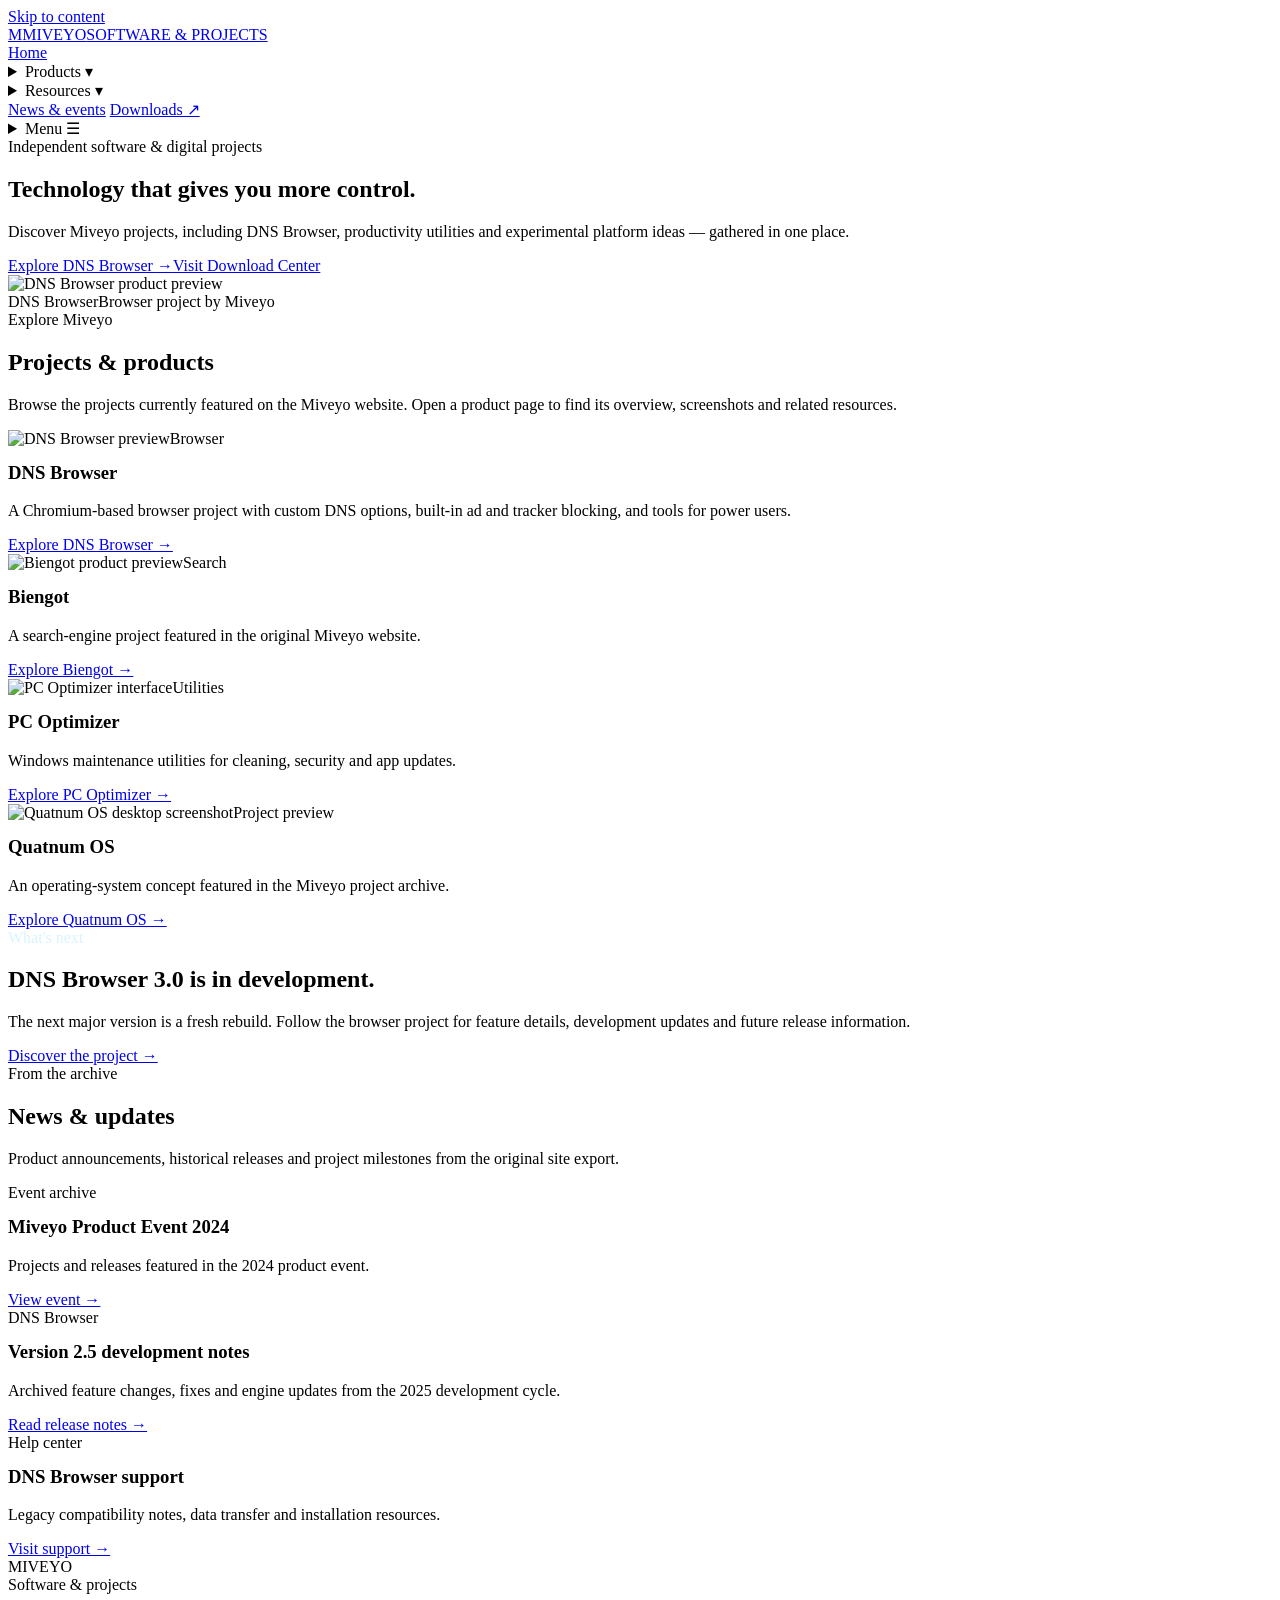
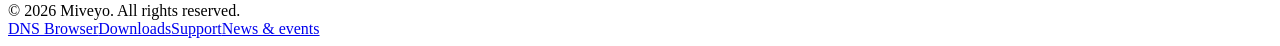
==== index.html @ b82d529d "Add files via upload" ====
<!doctype html>
<html lang="en">
<head>
<meta charset="utf-8"><meta name="viewport" content="width=device-width, initial-scale=1">
<title>Home | Miveyo</title>
<meta name="description" content="Explore Miveyo software, product releases, downloads and support.">
<meta name="theme-color" content="#ffffff">
<link rel="stylesheet" href="assets/css/site.css">
<link rel="icon" href="assets/images/dns-browser-logo.webp">
</head>
<body>

<a class="skip" href="#main">Skip to content</a>
<header class="site-header">
  <div class="container header-inner">
    <a class="brand" href="index.html" aria-label="Miveyo home">
      <span class="brand-mark">M</span><span><span class="brand-name">MIVEYO</span><span class="brand-sub">SOFTWARE & PROJECTS</span></span>
    </a>
    <nav class="nav" aria-label="Primary navigation">
      <a href="index.html" aria-current="page">Home</a>
      <details><summary>Products ▾</summary><div class="dropdown">
        <a href="dns-browser.html">DNS Browser</a><a href="biengot.html">Biengot</a><a href="pc-optimizer.html">PC Optimizer</a><a href="quatnum-os.html">Quatnum OS</a>
      </div></details>
      <details><summary>Resources ▾</summary><div class="dropdown">
        <a href="downloads.html">Download Center</a><a href="support.html">Support</a><a href="dns-browser-dev.html">DNS Browser Dev</a><a href="release-notes.html">Release notes</a>
      </div></details>
      <a href="event.html">News & events</a>
      <a class="nav-cta" href="downloads.html">Downloads ↗</a>
    </nav>
    <details class="mobile-menu">
      <summary>Menu ☰</summary>
      <div class="mobile-links">
        <a href="index.html">Home</a><a href="dns-browser.html">DNS Browser</a><a href="biengot.html">Biengot</a><a href="pc-optimizer.html">PC Optimizer</a><a href="quatnum-os.html">Quatnum OS</a><a href="downloads.html">Download Center</a><a href="support.html">Support</a><a href="event.html">News & events</a>
      </div>
    </details>
  </div>
</header>

<main id="main">

<section class="hero"><div class="container hero-grid">
  <div>
    <div class="eyebrow">Independent software & digital projects</div>
    <h1>Technology that gives you more control.</h1>
    <p class="lead">Discover Miveyo projects, including DNS Browser, productivity utilities and experimental platform ideas — gathered in one place.</p>
    <div class="hero-actions"><a class="btn" href="dns-browser.html">Explore DNS Browser <span>→</span></a><a class="btn secondary" href="downloads.html">Visit Download Center</a></div>
  </div>
  <div class="hero-art"><img src="assets/images/dns-browser-home.webp" alt="DNS Browser product preview"><div class="hero-chip">DNS Browser<span>Browser project by Miveyo</span></div></div>
</div></section>
<section class="section"><div class="container">
  <div class="section-head"><div><div class="eyebrow">Explore Miveyo</div><h2>Projects & products</h2></div><p>Browse the projects currently featured on the Miveyo website. Open a product page to find its overview, screenshots and related resources.</p></div>
  <div class="grid">
    <article class="card"><img class="card-img" src="assets/images/dns-browser-home.webp" alt="DNS Browser preview"><span class="pill">Browser</span><h3 style="margin-top:14px">DNS Browser</h3><p>A Chromium-based browser project with custom DNS options, built-in ad and tracker blocking, and tools for power users.</p><a class="card-link" href="dns-browser.html">Explore DNS Browser →</a></article>
    <article class="card"><img class="card-img" src="assets/images/biengot-product.webp" alt="Biengot product preview"><span class="pill">Search</span><h3 style="margin-top:14px">Biengot</h3><p>A search-engine project featured in the original Miveyo website.</p><a class="card-link" href="biengot.html">Explore Biengot →</a></article>
    <article class="card"><img class="card-img" src="assets/images/pc-optimizer-main.webp" alt="PC Optimizer interface"><span class="pill">Utilities</span><h3 style="margin-top:14px">PC Optimizer</h3><p>Windows maintenance utilities for cleaning, security and app updates.</p><a class="card-link" href="pc-optimizer.html">Explore PC Optimizer →</a></article>
    <article class="card"><img class="card-img" src="assets/images/quatnum-os-screen-1.webp" alt="Quatnum OS desktop screenshot"><span class="pill soon">Project preview</span><h3 style="margin-top:14px">Quatnum OS</h3><p>An operating-system concept featured in the Miveyo project archive.</p><a class="card-link" href="quatnum-os.html">Explore Quatnum OS →</a></article>
  </div>
</div></section>
<section class="section soft"><div class="container">
  <div class="feature-band"><div><div class="eyebrow" style="color:#d9f4ff">What's next</div><h2>DNS Browser 3.0 is in development.</h2><p>The next major version is a fresh rebuild. Follow the browser project for feature details, development updates and future release information.</p></div><a class="btn" href="dns-browser.html">Discover the project →</a></div>
</div></section>
<section class="section"><div class="container">
  <div class="section-head"><div><div class="eyebrow">From the archive</div><h2>News & updates</h2></div><p>Product announcements, historical releases and project milestones from the original site export.</p></div>
  <div class="grid three">
    <article class="card"><span class="pill">Event archive</span><h3 style="margin-top:14px">Miveyo Product Event 2024</h3><p>Projects and releases featured in the 2024 product event.</p><a class="card-link" href="event.html">View event →</a></article>
    <article class="card"><span class="pill">DNS Browser</span><h3 style="margin-top:14px">Version 2.5 development notes</h3><p>Archived feature changes, fixes and engine updates from the 2025 development cycle.</p><a class="card-link" href="release-notes.html">Read release notes →</a></article>
    <article class="card"><span class="pill">Help center</span><h3 style="margin-top:14px">DNS Browser support</h3><p>Legacy compatibility notes, data transfer and installation resources.</p><a class="card-link" href="support.html">Visit support →</a></article>
  </div>
</div></section>

</main>

<footer><div class="container footer-inner">
  <div><div class="footer-brand">MIVEYO</div><div class="footer-small">Software & projects</div><div class="footer-small" style="margin-top:8px">© 2026 Miveyo. All rights reserved.</div></div>
  <div class="footer-links">
    <a href="dns-browser.html">DNS Browser</a><a href="downloads.html">Downloads</a><a href="support.html">Support</a><a href="event.html">News & events</a>
    
  </div>
</div></footer>

<script src="assets/js/site.js" defer></script>
</body></html>
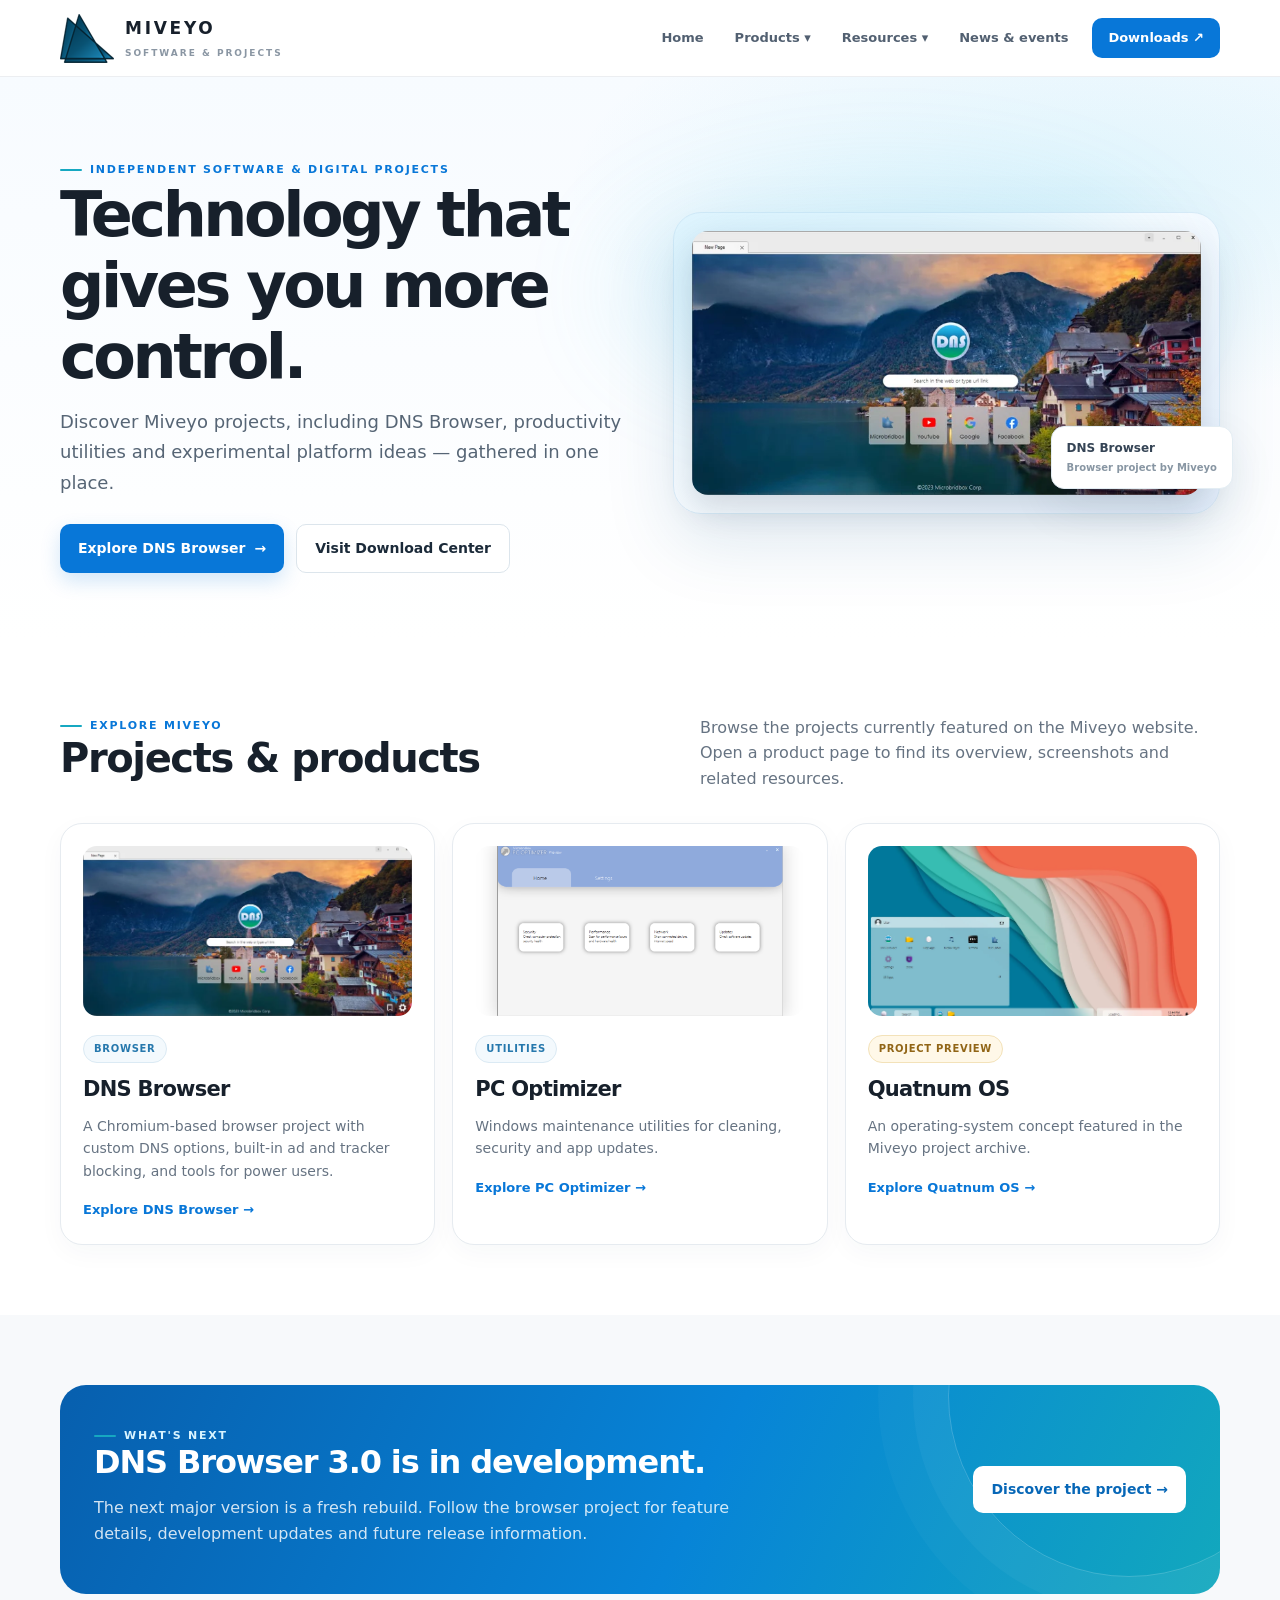
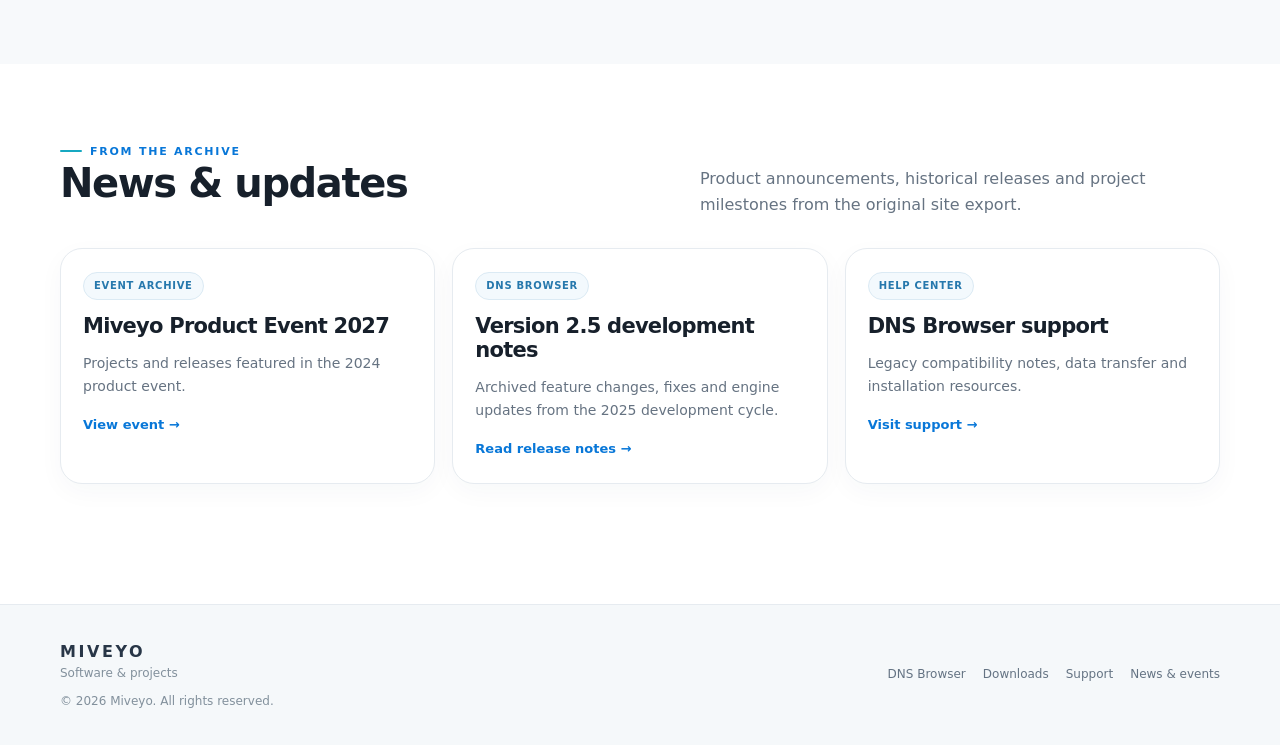
==== commit be5f9102: "updated UI" ====
--- a/index.html
+++ b/index.html
@@ -1,82 +1,149 @@
 <!doctype html>
 <html lang="en">
-<head>
-<meta charset="utf-8"><meta name="viewport" content="width=device-width, initial-scale=1">
-<title>Home | Miveyo</title>
-<meta name="description" content="Explore Miveyo software, product releases, downloads and support.">
-<meta name="theme-color" content="#ffffff">
-<link rel="stylesheet" href="assets/css/site.css">
-<link rel="icon" href="assets/images/dns-browser-logo.webp">
-</head>
-<body>
-
-<a class="skip" href="#main">Skip to content</a>
-<header class="site-header">
-  <div class="container header-inner">
-    <a class="brand" href="index.html" aria-label="Miveyo home">
-      <span class="brand-mark">M</span><span><span class="brand-name">MIVEYO</span><span class="brand-sub">SOFTWARE & PROJECTS</span></span>
-    </a>
-    <nav class="nav" aria-label="Primary navigation">
-      <a href="index.html" aria-current="page">Home</a>
-      <details><summary>Products ▾</summary><div class="dropdown">
-        <a href="dns-browser.html">DNS Browser</a><a href="biengot.html">Biengot</a><a href="pc-optimizer.html">PC Optimizer</a><a href="quatnum-os.html">Quatnum OS</a>
-      </div></details>
-      <details><summary>Resources ▾</summary><div class="dropdown">
-        <a href="downloads.html">Download Center</a><a href="support.html">Support</a><a href="dns-browser-dev.html">DNS Browser Dev</a><a href="release-notes.html">Release notes</a>
-      </div></details>
-      <a href="event.html">News & events</a>
-      <a class="nav-cta" href="downloads.html">Downloads ↗</a>
-    </nav>
-    <details class="mobile-menu">
-      <summary>Menu ☰</summary>
-      <div class="mobile-links">
-        <a href="index.html">Home</a><a href="dns-browser.html">DNS Browser</a><a href="biengot.html">Biengot</a><a href="pc-optimizer.html">PC Optimizer</a><a href="quatnum-os.html">Quatnum OS</a><a href="downloads.html">Download Center</a><a href="support.html">Support</a><a href="event.html">News & events</a>
-      </div>
-    </details>
-  </div>
-</header>
-
-<main id="main">
-
-<section class="hero"><div class="container hero-grid">
-  <div>
-    <div class="eyebrow">Independent software & digital projects</div>
-    <h1>Technology that gives you more control.</h1>
-    <p class="lead">Discover Miveyo projects, including DNS Browser, productivity utilities and experimental platform ideas — gathered in one place.</p>
-    <div class="hero-actions"><a class="btn" href="dns-browser.html">Explore DNS Browser <span>→</span></a><a class="btn secondary" href="downloads.html">Visit Download Center</a></div>
-  </div>
-  <div class="hero-art"><img src="assets/images/dns-browser-home.webp" alt="DNS Browser product preview"><div class="hero-chip">DNS Browser<span>Browser project by Miveyo</span></div></div>
-</div></section>
-<section class="section"><div class="container">
-  <div class="section-head"><div><div class="eyebrow">Explore Miveyo</div><h2>Projects & products</h2></div><p>Browse the projects currently featured on the Miveyo website. Open a product page to find its overview, screenshots and related resources.</p></div>
-  <div class="grid">
-    <article class="card"><img class="card-img" src="assets/images/dns-browser-home.webp" alt="DNS Browser preview"><span class="pill">Browser</span><h3 style="margin-top:14px">DNS Browser</h3><p>A Chromium-based browser project with custom DNS options, built-in ad and tracker blocking, and tools for power users.</p><a class="card-link" href="dns-browser.html">Explore DNS Browser →</a></article>
-    <article class="card"><img class="card-img" src="assets/images/biengot-product.webp" alt="Biengot product preview"><span class="pill">Search</span><h3 style="margin-top:14px">Biengot</h3><p>A search-engine project featured in the original Miveyo website.</p><a class="card-link" href="biengot.html">Explore Biengot →</a></article>
-    <article class="card"><img class="card-img" src="assets/images/pc-optimizer-main.webp" alt="PC Optimizer interface"><span class="pill">Utilities</span><h3 style="margin-top:14px">PC Optimizer</h3><p>Windows maintenance utilities for cleaning, security and app updates.</p><a class="card-link" href="pc-optimizer.html">Explore PC Optimizer →</a></article>
-    <article class="card"><img class="card-img" src="assets/images/quatnum-os-screen-1.webp" alt="Quatnum OS desktop screenshot"><span class="pill soon">Project preview</span><h3 style="margin-top:14px">Quatnum OS</h3><p>An operating-system concept featured in the Miveyo project archive.</p><a class="card-link" href="quatnum-os.html">Explore Quatnum OS →</a></article>
-  </div>
-</div></section>
-<section class="section soft"><div class="container">
-  <div class="feature-band"><div><div class="eyebrow" style="color:#d9f4ff">What's next</div><h2>DNS Browser 3.0 is in development.</h2><p>The next major version is a fresh rebuild. Follow the browser project for feature details, development updates and future release information.</p></div><a class="btn" href="dns-browser.html">Discover the project →</a></div>
-</div></section>
-<section class="section"><div class="container">
-  <div class="section-head"><div><div class="eyebrow">From the archive</div><h2>News & updates</h2></div><p>Product announcements, historical releases and project milestones from the original site export.</p></div>
-  <div class="grid three">
-    <article class="card"><span class="pill">Event archive</span><h3 style="margin-top:14px">Miveyo Product Event 2024</h3><p>Projects and releases featured in the 2024 product event.</p><a class="card-link" href="event.html">View event →</a></article>
-    <article class="card"><span class="pill">DNS Browser</span><h3 style="margin-top:14px">Version 2.5 development notes</h3><p>Archived feature changes, fixes and engine updates from the 2025 development cycle.</p><a class="card-link" href="release-notes.html">Read release notes →</a></article>
-    <article class="card"><span class="pill">Help center</span><h3 style="margin-top:14px">DNS Browser support</h3><p>Legacy compatibility notes, data transfer and installation resources.</p><a class="card-link" href="support.html">Visit support →</a></article>
-  </div>
-</div></section>
-
-</main>
-
-<footer><div class="container footer-inner">
-  <div><div class="footer-brand">MIVEYO</div><div class="footer-small">Software & projects</div><div class="footer-small" style="margin-top:8px">© 2026 Miveyo. All rights reserved.</div></div>
-  <div class="footer-links">
-    <a href="dns-browser.html">DNS Browser</a><a href="downloads.html">Downloads</a><a href="support.html">Support</a><a href="event.html">News & events</a>
-    
-  </div>
-</div></footer>
-
-<script src="assets/js/site.js" defer></script>
-</body></html>+    <head>
+        <meta charset="utf-8">
+        <meta name="viewport" content="width=device-width, initial-scale=1">
+        <title>Home | Miveyo</title>
+        <meta name="description" content="Explore Miveyo software, product releases, downloads and support.">
+        <meta name="theme-color" content="#ffffff">
+        <link rel="stylesheet" href="assets/css/site.css">
+        <link rel="icon" href="assets/images/dns-browser-logo.webp">
+    </head>
+    <body>
+        <a class="skip" href="#main">Skip to content</a>
+        <header class="site-header">
+            <div class="container header-inner">
+                <a class="brand" href="index.html" aria-label="Miveyo home"> <img src="assets/images/logo_notext_small.png"><span><span class="brand-name">MIVEYO</span><span class="brand-sub">SOFTWARE & PROJECTS</span></span> </a>
+                <nav class="nav" aria-label="Primary navigation">
+                    <a href="index.html" aria-current="page">Home</a>
+                    <details>
+                        <summary>Products ▾</summary>
+                        <div class="dropdown">
+                            <a href="dns-browser.html">DNS Browser</a><a href="biengot.html">Biengot</a><a href="pc-optimizer.html">PC Optimizer</a><a href="quatnum-os.html">Quatnum OS</a>
+                        </div>
+                    </details>
+                    <details>
+                        <summary>Resources ▾</summary>
+                        <div class="dropdown">
+                            <a href="downloads.html">Download Center</a><a href="support.html">Support</a><a href="dns-browser-dev.html">DNS Browser Dev</a><a href="release-notes.html">Release notes</a>
+                        </div>
+                    </details>
+                    <a href="event.html">News & events</a>
+                    <a class="nav-cta" href="downloads.html">Downloads ↗</a>
+                </nav>
+                <details class="mobile-menu">
+                    <summary>Menu ☰</summary>
+                    <div class="mobile-links">
+                        <a href="index.html">Home</a><a href="dns-browser.html">DNS Browser</a><a href="biengot.html">Biengot</a><a href="pc-optimizer.html">PC Optimizer</a><a href="quatnum-os.html">Quatnum OS</a><a href="downloads.html">Download Center</a><a href="support.html">Support</a><a href="event.html">News & events</a>
+                    </div>
+                </details>
+            </div>
+        </header>
+        <main id="main">
+            <section class="hero">
+                <div class="container hero-grid">
+                    <div>
+                        <div class="eyebrow">Independent software & digital projects</div>
+                        <h1>Technology that gives you more control.</h1>
+                        <p class="lead">Discover Miveyo projects, including DNS Browser, productivity utilities and experimental platform ideas — gathered in one place.</p>
+                        <div class="hero-actions">
+                            <a class="btn" href="dns-browser.html">Explore DNS Browser <span>→</span></a><a class="btn secondary" href="downloads.html">Visit Download Center</a>
+                        </div>
+                    </div>
+                    <div class="hero-art">
+                        <img src="assets/images/dns-browser-home.webp" alt="DNS Browser product preview">
+                        <div class="hero-chip">DNS Browser<span>Browser project by Miveyo</span>
+                        </div>
+                    </div>
+                </div>
+            </section>
+            <section class="section">
+                <div class="container">
+                    <div class="section-head">
+                        <div>
+                            <div class="eyebrow">Explore Miveyo</div>
+                            <h2>Projects & products</h2>
+                        </div>
+                        <p>Browse the projects currently featured on the Miveyo website. Open a product page to find its overview, screenshots and related resources.</p>
+                    </div>
+                    <div class="grid three">
+                        <article class="card">
+                            <img class="card-img" src="assets/images/dns-browser-home.webp" alt="DNS Browser preview"><span class="pill">Browser</span>
+                            <h3 style="margin-top:14px">DNS Browser</h3>
+                            <p>A Chromium-based browser project with custom DNS options, built-in ad and tracker blocking, and tools for power users.</p>
+                            <a class="card-link" href="dns-browser.html">Explore DNS Browser →</a>
+                        </article>
+                        <article class="card" style="grid-area:1 / 2 / 2 / 3;">
+                            <img class="card-img" alt="PC Optimizer interface" data-pg-alt-review="image" src="assets/images/pc%20optimizer%20ui.png"><span class="pill">Utilities</span>
+                            <h3 style="margin-top:14px">PC Optimizer</h3>
+                            <p>Windows maintenance utilities for cleaning, security and app updates.</p>
+                            <a class="card-link" href="pc-optimizer.html">Explore PC Optimizer →</a>
+                        </article>
+                        <article class="card" style="grid-area:1 / 3 / 2 / 4;">
+                            <img class="card-img" src="assets/images/quatnum-os-screen-1.webp" alt="Quatnum OS desktop screenshot"><span class="pill soon">Project preview</span>
+                            <h3 style="margin-top:14px">Quatnum OS</h3>
+                            <p>An operating-system concept featured in the Miveyo project archive.</p>
+                            <a class="card-link" href="quatnum-os.html">Explore Quatnum OS →</a>
+                        </article>
+                    </div>
+                </div>
+            </section>
+            <section class="section soft">
+                <div class="container">
+                    <div class="feature-band">
+                        <div>
+                            <div class="eyebrow" style="color:#d9f4ff">What's next</div>
+                            <h2>DNS Browser 3.0 is in development.</h2>
+                            <p>The next major version is a fresh rebuild. Follow the browser project for feature details, development updates and future release information.</p>
+                        </div>
+                        <a class="btn" href="dns-browser.html">Discover the project →</a>
+                    </div>
+                </div>
+            </section>
+            <section class="section">
+                <div class="container">
+                    <div class="section-head">
+                        <div>
+                            <div class="eyebrow">From the archive</div>
+                            <h2>News & updates</h2>
+                        </div>
+                        <p>Product announcements, historical releases and project milestones from the original site export.</p>
+                    </div>
+                    <div class="grid three">
+                        <article class="card">
+                            <span class="pill">Event archive</span>
+                            <h3 style="margin-top:14px">Miveyo Product Event 2027</h3>
+                            <p>Projects and releases featured in the 2024 product event.</p>
+                            <a class="card-link" href="event.html">View event →</a>
+                        </article>
+                        <article class="card" style="grid-area:1 / 2 / 2 / 3;">
+                            <span class="pill">DNS Browser</span>
+                            <h3 style="margin-top:14px">Version 2.5 development notes</h3>
+                            <p>Archived feature changes, fixes and engine updates from the 2025 development cycle.</p>
+                            <a class="card-link" href="release-notes.html">Read release notes →</a>
+                        </article>
+                        <article class="card" style="grid-area:1 / 3 / 2 / 4;">
+                            <span class="pill">Help center</span>
+                            <h3 style="margin-top:14px">DNS Browser support</h3>
+                            <p>Legacy compatibility notes, data transfer and installation resources.</p>
+                            <a class="card-link" href="support.html">Visit support &rarr;</a>
+                        </article>
+                    </div>
+                </div>
+            </section>
+        </main>
+        <footer>
+            <div class="container footer-inner">
+                <div>
+                    <div class="footer-brand">MIVEYO</div>
+                    <div class="footer-small">Software & projects</div>
+                    <div class="footer-small" style="margin-top:8px">© 2026 Miveyo. All rights reserved.</div>
+                </div>
+                <div class="footer-links">
+                    <a href="dns-browser.html">DNS Browser</a><a href="downloads.html">Downloads</a><a href="support.html">Support</a><a href="event.html">News & events</a>
+                </div>
+            </div>
+        </footer>
+        <script src="assets/js/site.js" defer></script>
+    </body>
+</html>
--- a/assets/css/site.css
+++ b/assets/css/site.css
@@ -0,0 +1,815 @@
+:root {
+    --ink: #17202b;
+    --muted: #667382;
+    --line: #e6ebf0;
+    --blue: #0877d8;
+    --blue2: #35baf4;
+    --teal: #11a8a0;
+    --bg: #f7f9fb;
+    --card: #fff;
+    --shadow: 0 18px 48px rgba(20,46,75,.08);
+    --radius: 22px;
+}
+
+* {
+    box-sizing: border-box;
+}
+
+html {
+    scroll-behavior: smooth;
+}
+
+body {
+    margin: 0;
+    background: #fff;
+    color: var(--ink);
+    font-family: Inter,"Segoe UI",system-ui,-apple-system,BlinkMacSystemFont,Arial,sans-serif;
+    line-height: 1.6;
+    -webkit-font-smoothing: antialiased;
+}
+
+a {
+    color: var(--blue);
+    text-decoration: none;
+}
+
+a:hover {
+    text-decoration: underline;
+}
+
+img {
+    max-width: 100%;
+    display: block;
+}
+
+.container {
+    width: min(1160px,calc(100% - 44px));
+    margin-inline: auto;
+}
+
+.skip {
+    position: absolute;
+    left: -9999px;
+    top: auto;
+}
+
+.skip:focus {
+    left: 16px;
+    top: 12px;
+    background: #fff;
+    padding: 10px 14px;
+    z-index: 1000;
+    border: 1px solid var(--line);
+    border-radius: 10px;
+}
+
+.site-header {
+    position: sticky;
+    top: 0;
+    z-index: 50;
+    background: rgba(255,255,255,.9);
+    backdrop-filter: blur(18px);
+    border-bottom: 1px solid rgba(20,46,75,.08);
+}
+
+.header-inner {
+    height: 76px;
+    display: flex;
+    align-items: center;
+    justify-content: space-between;
+    gap: 24px;
+}
+
+.brand {
+    display: inline-flex;
+    align-items: center;
+    gap: 11px;
+    color: var(--ink);
+    text-decoration: none;
+    flex-shrink: 0;
+}
+
+.brand:hover {
+    text-decoration: none;
+}
+
+.brand-mark {
+    width: 36px;
+    height: 36px;
+    border-radius: 12px;
+    background: linear-gradient(145deg,#0877d8,#25b7da 65%,#16aa91);
+    display: grid;
+    place-items: center;
+    color: #fff;
+    font-weight: 800;
+    font-size: 17px;
+    box-shadow: 0 6px 16px rgba(8,119,216,.2);
+}
+
+.brand-name {
+    font-weight: 800;
+    letter-spacing: .16em;
+    font-size: 17px;
+    line-height: 1;
+}
+
+.brand-sub {
+    display: block;
+    color: #8a96a3;
+    font-size: 9px;
+    letter-spacing: .22em;
+    font-weight: 700;
+    margin-top: 5px;
+}
+
+.nav {
+    display: flex;
+    align-items: center;
+    gap: 5px;
+}
+
+.nav>a,
+.nav details>summary {
+    font-size: 13px;
+    font-weight: 600;
+    color: #526071;
+    padding: 10px 13px;
+    border-radius: 10px;
+    cursor: pointer;
+    list-style: none;
+}
+
+.nav details>summary::-webkit-details-marker {
+    display: none;
+}
+
+.nav>a:hover,
+.nav details>summary:hover {
+    background: #f2f7fb;
+    color: var(--blue);
+    text-decoration: none;
+}
+
+.nav .nav-cta {
+    background: #0877d8;
+    color: #fff;
+    padding: 10px 16px;
+    margin-left: 6px;
+}
+
+.nav .nav-cta:hover {
+    background: #0668bd;
+    color: #fff;
+}
+
+.nav details {
+    position: relative;
+}
+
+.dropdown {
+    position: absolute;
+    top: calc(100% + 8px);
+    left: 0;
+    min-width: 220px;
+    padding: 8px;
+    background: white;
+    border: 1px solid var(--line);
+    border-radius: 14px;
+    box-shadow: var(--shadow);
+    display: grid;
+    gap: 2px;
+}
+
+.dropdown a {
+    padding: 9px 11px;
+    border-radius: 8px;
+    font-size: 13px;
+    color: #465565;
+}
+
+.dropdown a:hover {
+    background: #f2f7fb;
+    text-decoration: none;
+    color: var(--blue);
+}
+
+.mobile-menu {
+    display: none;
+}
+
+main {
+    min-height: 68vh;
+}
+
+.hero {
+    padding: 76px 0 66px;
+    background: radial-gradient(ellipse at 85% 20%,rgba(41,190,232,.12),transparent 34%),linear-gradient(180deg,#f7fbff 0%,#fff 100%);
+    overflow: hidden;
+}
+
+.hero-grid {
+    display: grid;
+    grid-template-columns: 1.02fr .98fr;
+    align-items: center;
+    gap: 44px;
+}
+
+.eyebrow {
+    display: inline-flex;
+    align-items: center;
+    gap: 8px;
+    color: #0877d8;
+    font-size: 11px;
+    letter-spacing: .16em;
+    text-transform: uppercase;
+    font-weight: 800;
+}
+
+.eyebrow:before {
+    content: "";
+    width: 22px;
+    height: 2px;
+    background: #16a8c1;
+    border-radius: 99px;
+}
+
+h1,
+h2,
+h3,
+h4 {
+    line-height: 1.15;
+    letter-spacing: -.035em;
+    margin: 0 0 14px;
+}
+
+h1 {
+    font-size: clamp(38px,5vw,62px);
+    font-weight: 750;
+    letter-spacing: -.055em;
+}
+
+h2 {
+    font-size: clamp(28px,3.2vw,40px);
+    font-weight: 740;
+}
+
+h3 {
+    font-size: 21px;
+    font-weight: 700;
+}
+
+p {
+    margin: 0 0 14px;
+}
+
+.lead {
+    font-size: 18px;
+    color: #566575;
+    max-width: 610px;
+    line-height: 1.7;
+}
+
+.hero-actions {
+    display: flex;
+    gap: 12px;
+    flex-wrap: wrap;
+    margin-top: 26px;
+}
+
+.btn {
+    display: inline-flex;
+    align-items: center;
+    justify-content: center;
+    gap: 9px;
+    border-radius: 10px;
+    padding: 12px 18px;
+    background: #0877d8;
+    color: #fff;
+    font-size: 14px;
+    font-weight: 700;
+    box-shadow: 0 8px 20px rgba(8,119,216,.18);
+    transition: transform .2s,box-shadow .2s;
+}
+
+.btn:hover {
+    transform: translateY(-2px);
+    box-shadow: 0 12px 24px rgba(8,119,216,.22);
+    text-decoration: none;
+    color: white;
+}
+
+.btn.secondary {
+    background: #fff;
+    color: #1b2a39;
+    border: 1px solid #dce5ec;
+    box-shadow: none;
+}
+
+.btn.secondary:hover {
+    background: #f6f9fc;
+    color: #0877d8;
+}
+
+.hero-art {
+    position: relative;
+    padding: 18px;
+    border-radius: 28px;
+    background: linear-gradient(145deg,#e8f7ff,#f6fbff 48%,#e7f2ff);
+    border: 1px solid #d7eaf7;
+    box-shadow: 0 28px 70px rgba(14,84,139,.13);
+}
+
+.hero-art:before {
+    content: "";
+    position: absolute;
+    inset: -25px 12% 40% -10%;
+    border-radius: 50%;
+    background: #55c9ed;
+    filter: blur(55px);
+    opacity: .17;
+    z-index: 0;
+}
+
+.hero-art img {
+    position: relative;
+    z-index: 1;
+    width: 100%;
+    border-radius: 16px;
+    box-shadow: 0 14px 32px rgba(10,36,62,.16);
+}
+
+.hero-chip {
+    position: absolute;
+    z-index: 2;
+    right: -14px;
+    bottom: 24px;
+    background: #fff;
+    border: 1px solid #e3edf3;
+    box-shadow: var(--shadow);
+    border-radius: 13px;
+    padding: 12px 15px;
+    font-size: 12px;
+    font-weight: 700;
+    color: #354455;
+}
+
+.hero-chip span {
+    display: block;
+    color: #8896a3;
+    font-size: 10px;
+    font-weight: 600;
+    margin-top: 2px;
+}
+
+.section {
+    padding: 70px 0;
+}
+
+.section.soft {
+    background: var(--bg);
+}
+
+.section-head {
+    display: flex;
+    justify-content: space-between;
+    align-items: end;
+    gap: 22px;
+    margin-bottom: 28px;
+}
+
+.section-head p {
+    color: var(--muted);
+    max-width: 520px;
+    margin-bottom: 3px;
+}
+
+.grid {
+    display: grid;
+    grid-template-columns: repeat(4,1fr);
+    gap: 17px;
+}
+
+.grid.two {
+    grid-template-columns: repeat(2,1fr);
+}
+
+.grid.three {
+    grid-template-columns: repeat(3,1fr);
+}
+
+.card {
+    background: #fff;
+    border: 1px solid var(--line);
+    border-radius: var(--radius);
+    padding: 22px;
+    box-shadow: 0 8px 26px rgba(20,46,75,.035);
+    transition: transform .2s,box-shadow .2s;
+    grid-area: auto / 1 / auto / 2;
+}
+
+.card:hover {
+    transform: translateY(-3px);
+    box-shadow: var(--shadow);
+}
+
+.card p {
+    color: var(--muted);
+    font-size: 14px;
+}
+
+.card .card-link {
+    font-weight: 700;
+    font-size: 13px;
+}
+
+.card-img {
+    width: 100%;
+    height: 170px;
+    object-fit: cover;
+    border-radius: 14px;
+    margin-bottom: 18px;
+    background: #edf5fa;
+    background-color: #ffffff;
+}
+
+.card-icon {
+    width: 48px;
+    height: 48px;
+    display: grid;
+    place-items: center;
+    background: #eaf6fd;
+    color: #0877d8;
+    border-radius: 15px;
+    font-size: 22px;
+    margin-bottom: 16px;
+}
+
+.pill {
+    display: inline-flex;
+    align-items: center;
+    border: 1px solid #dbeaf4;
+    background: #f3f9fd;
+    color: #2678ad;
+    border-radius: 999px;
+    padding: 5px 10px;
+    font-size: 10px;
+    letter-spacing: .07em;
+    text-transform: uppercase;
+    font-weight: 800;
+}
+
+.pill.soon {
+    background: #fff8e8;
+    border-color: #f3e2b9;
+    color: #916516;
+}
+
+.feature-band {
+    background: linear-gradient(115deg,#075fae,#0784d7 55%,#12a8bd);
+    color: #fff;
+    border-radius: 26px;
+    padding: 34px;
+    display: grid;
+    grid-template-columns: 1fr auto;
+    align-items: center;
+    gap: 30px;
+    overflow: hidden;
+    position: relative;
+}
+
+.feature-band:after {
+    content: "";
+    position: absolute;
+    width: 360px;
+    height: 360px;
+    border: 1px solid rgba(255,255,255,.2);
+    border-radius: 50%;
+    right: -90px;
+    top: -170px;
+    box-shadow: 0 0 0 35px rgba(255,255,255,.035),0 0 0 70px rgba(255,255,255,.025);
+}
+
+.feature-band h2 {
+    font-size: 32px;
+    max-width: 660px;
+}
+
+.feature-band p {
+    color: rgba(255,255,255,.82);
+    max-width: 660px;
+}
+
+.feature-band .btn {
+    background: #fff;
+    color: #0767b7;
+    box-shadow: none;
+    position: relative;
+    z-index: 1;
+    white-space: nowrap;
+}
+
+.page-hero {
+    padding: 62px 0 42px;
+    background: linear-gradient(180deg,#f4faff,#fff);
+}
+
+.page-hero h1 {
+    font-size: clamp(34px,4vw,52px);
+}
+
+.page-hero p {
+    font-size: 17px;
+    color: var(--muted);
+    max-width: 720px;
+}
+
+.breadcrumb {
+    font-size: 12px;
+    color: #8b98a5;
+    margin-bottom: 18px;
+}
+
+.breadcrumb a {
+    color: #657586;
+}
+
+.prose {
+    max-width: 850px;
+}
+
+.prose p,
+.prose li {
+    color: #536273;
+    line-height: 1.8;
+}
+
+.prose ul,
+.prose ol {
+    padding-left: 22px;
+    margin: 10px 0 22px;
+}
+
+.prose li {
+    margin: 7px 0;
+}
+
+.prose h2 {
+    margin-top: 34px;
+}
+
+.prose h3 {
+    margin-top: 24px;
+}
+
+.callout {
+    padding: 18px 20px;
+    border-left: 3px solid #0a82d1;
+    background: #f3f9fd;
+    border-radius: 0 14px 14px 0;
+    margin: 20px 0;
+    color: #526273;
+}
+
+.notice {
+    padding: 18px;
+    border-radius: 16px;
+    border: 1px solid #f0dfb8;
+    background: #fffaf0;
+    color: #70521c;
+    margin: 18px 0;
+}
+
+.screenshot-grid {
+    display: grid;
+    grid-template-columns: repeat(2,1fr);
+    gap: 16px;
+    margin-top: 22px;
+}
+
+.screenshot-grid img {
+    width: 100%;
+    border: 1px solid var(--line);
+    border-radius: 16px;
+    background: #f5f8fa;
+}
+
+.gallery-caption {
+    font-size: 12px;
+    color: #85919c;
+    margin-top: 7px;
+}
+
+.download-row {
+    display: flex;
+    align-items: center;
+    justify-content: space-between;
+    gap: 18px;
+    padding: 18px 0;
+    border-bottom: 1px solid var(--line);
+}
+
+.download-row:last-child {
+    border-bottom: 0;
+}
+
+.download-row p {
+    font-size: 13px;
+    color: var(--muted);
+    margin: 3px 0 0;
+}
+
+.download-row h3 {
+    font-size: 16px;
+    margin: 0;
+}
+
+.video {
+    position: relative;
+    padding-bottom: 56.25%;
+    height: 0;
+    overflow: hidden;
+    border-radius: 18px;
+    background: #0e2437;
+    box-shadow: var(--shadow);
+    margin: 20px 0;
+}
+
+.video iframe {
+    position: absolute;
+    inset: 0;
+    width: 100%;
+    height: 100%;
+    border: 0;
+}
+
+footer {
+    background: #f5f8fa;
+    border-top: 1px solid var(--line);
+    padding: 34px 0;
+    margin-top: 50px;
+}
+
+.footer-inner {
+    display: flex;
+    justify-content: space-between;
+    gap: 30px;
+    align-items: center;
+}
+
+.footer-brand {
+    font-weight: 800;
+    letter-spacing: .16em;
+    color: #283647;
+}
+
+.footer-small {
+    color: #82909c;
+    font-size: 12px;
+}
+
+.footer-links {
+    display: flex;
+    gap: 17px;
+    flex-wrap: wrap;
+    font-size: 12px;
+}
+
+.footer-links a {
+    color: #647383;
+}
+
+@media (max-width:900px){
+    .grid {
+        grid-template-columns: repeat(2,1fr);
+    }
+
+    .grid.three {
+        grid-template-columns: repeat(2,1fr);
+    }
+
+    .hero-grid {
+        grid-template-columns: 1fr;
+        gap: 34px;
+    }
+
+    .hero-art {
+        max-width: 720px;
+    }
+
+    .nav {
+        gap: 0;
+    }
+
+    .nav>a,
+    .nav details>summary {
+        padding: 9px 8px;
+        font-size: 12px;
+    }
+}
+
+@media (max-width:650px){
+    .container {
+        width: min(100% - 32px,1160px);
+    }
+
+    .header-inner {
+        height: 68px;
+    }
+
+    .nav {
+        display: none;
+    }
+
+    .mobile-menu {
+        display: block;
+    }
+
+    .mobile-menu summary {
+        cursor: pointer;
+        list-style: none;
+        border: 1px solid var(--line);
+        padding: 8px 12px;
+        border-radius: 10px;
+        font-size: 13px;
+        font-weight: 700;
+    }
+
+    .mobile-menu summary::-webkit-details-marker {
+        display: none;
+    }
+
+    .mobile-menu .mobile-links {
+        position: absolute;
+        top: 62px;
+        right: 16px;
+        left: 16px;
+        background: #fff;
+        border: 1px solid var(--line);
+        border-radius: 14px;
+        padding: 12px;
+        box-shadow: var(--shadow);
+        display: grid;
+        gap: 4px;
+    }
+
+    .mobile-links a {
+        padding: 10px;
+        border-radius: 8px;
+        color: #445566;
+        font-size: 14px;
+    }
+
+    .mobile-links a:hover {
+        background: #f3f8fc;
+        text-decoration: none;
+    }
+
+    .hero {
+        padding: 52px 0 42px;
+    }
+
+    .hero-grid {
+        gap: 26px;
+    }
+
+    .lead {
+        font-size: 16px;
+    }
+
+    .section {
+        padding: 52px 0;
+    }
+
+    .grid,
+    .grid.three,
+    .grid.two {
+        grid-template-columns: 1fr;
+    }
+
+    .section-head {
+        display: block;
+    }
+
+    .feature-band {
+        grid-template-columns: 1fr;
+        padding: 25px;
+    }
+
+    .feature-band h2 {
+        font-size: 27px;
+    }
+
+    .screenshot-grid {
+        grid-template-columns: 1fr;
+    }
+
+    .download-row {
+        align-items: flex-start;
+        flex-direction: column;
+    }
+
+    .footer-inner {
+        align-items: flex-start;
+        flex-direction: column;
+    }
+}
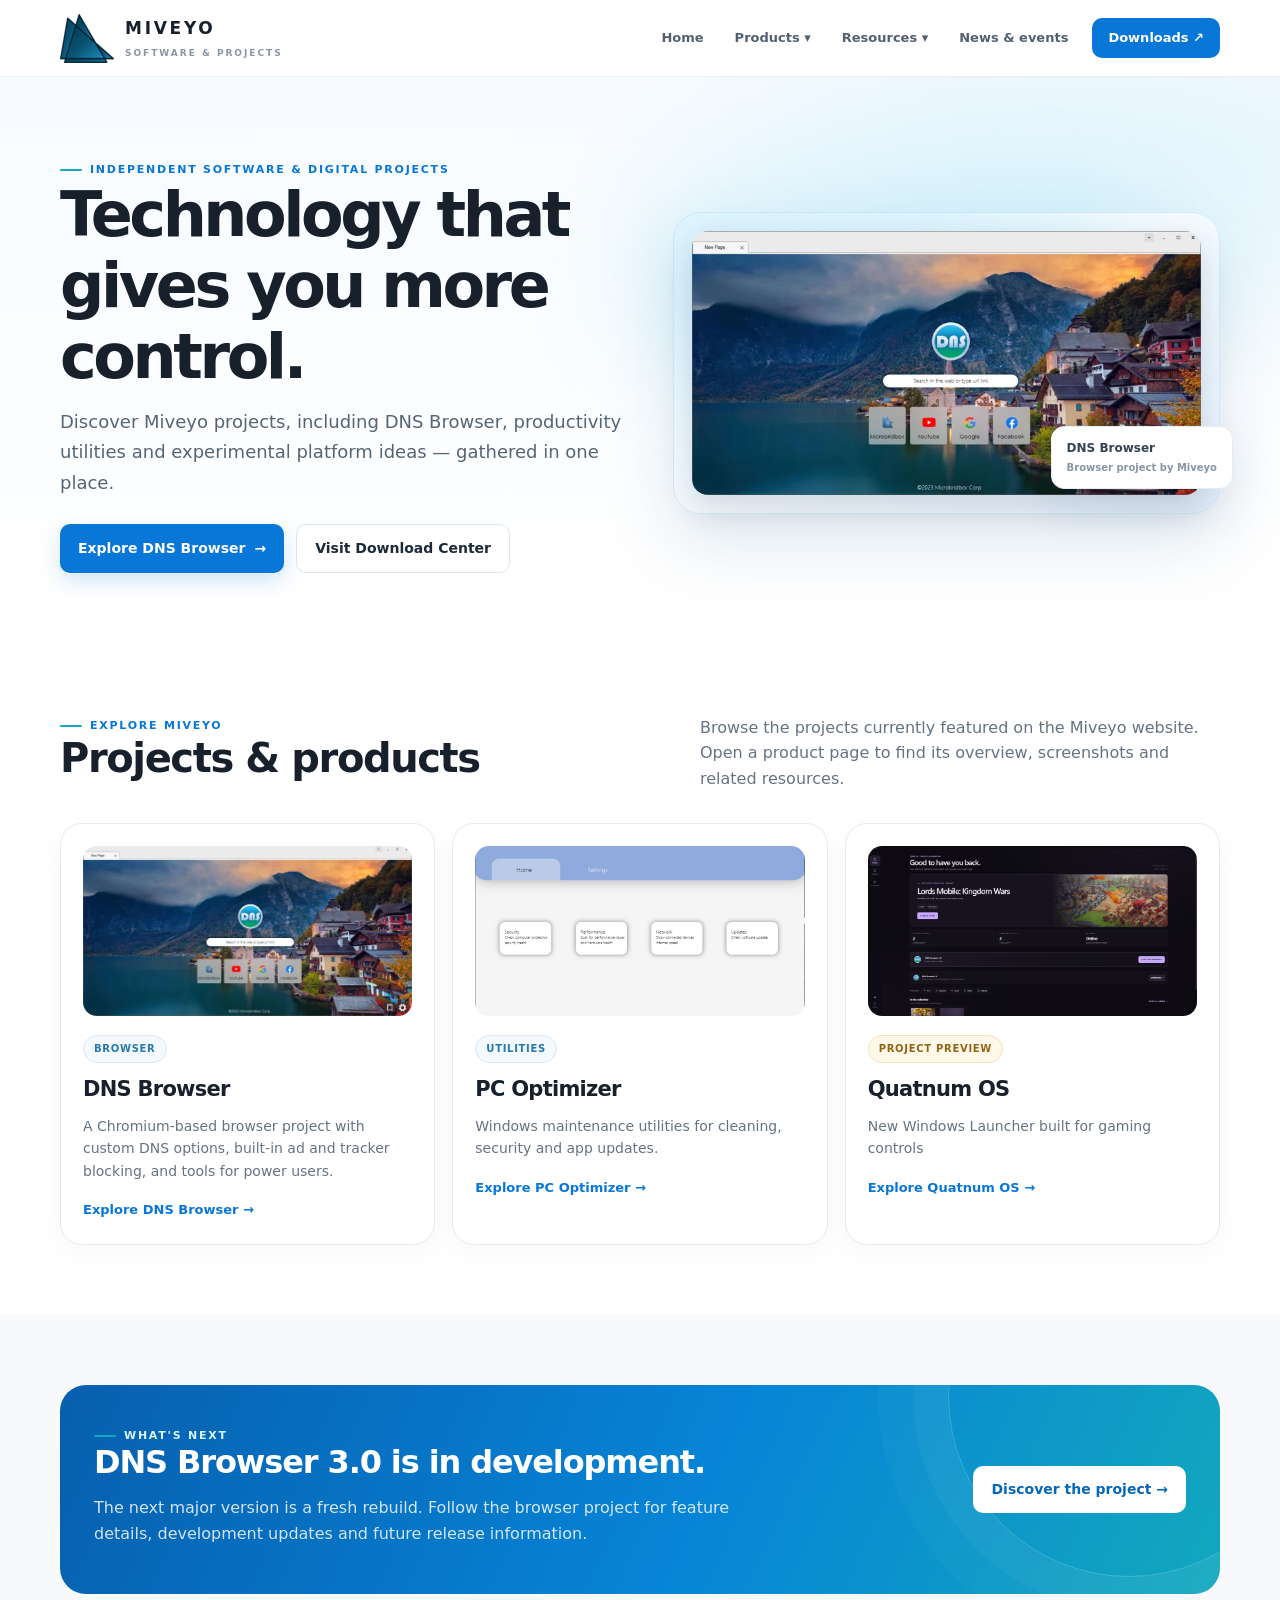
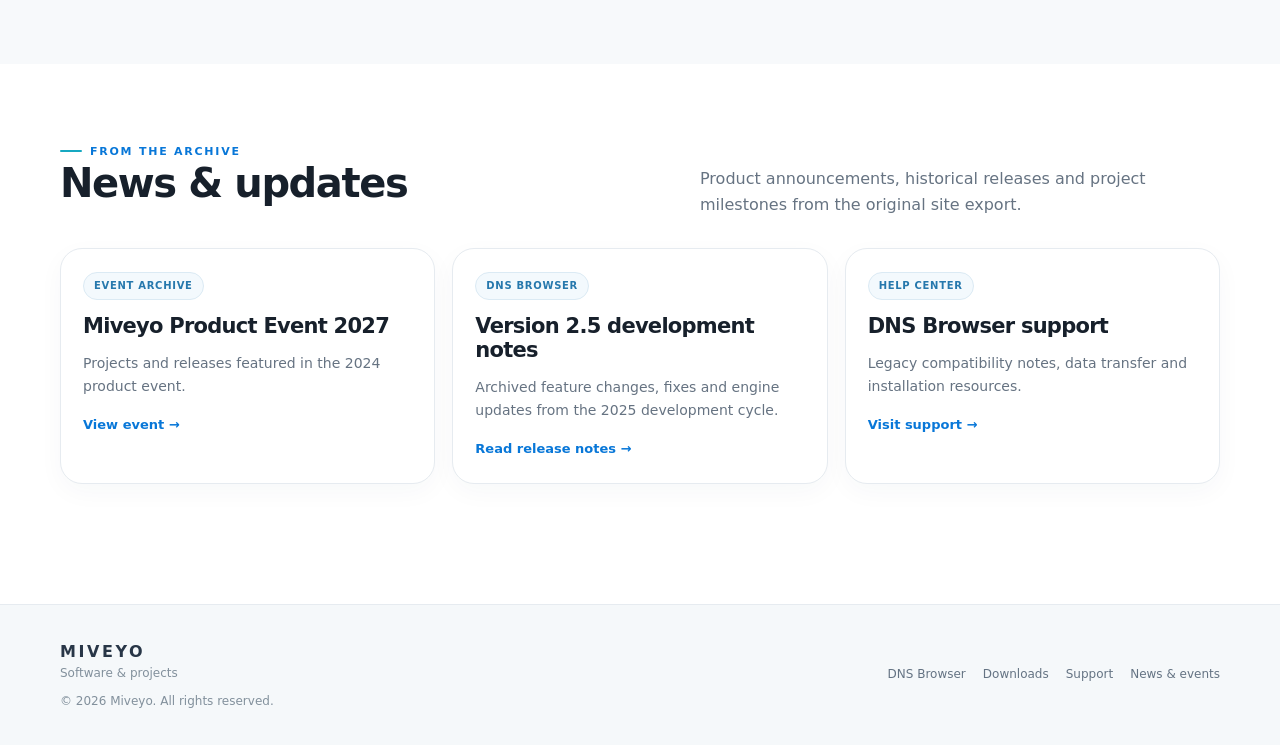
==== commit 9cf64767: "updated Quatnum project" ====
--- a/index.html
+++ b/index.html
@@ -74,15 +74,15 @@
                             <a class="card-link" href="dns-browser.html">Explore DNS Browser →</a>
                         </article>
                         <article class="card" style="grid-area:1 / 2 / 2 / 3;">
-                            <img class="card-img" alt="PC Optimizer interface" data-pg-alt-review="image" src="assets/images/pc%20optimizer%20ui.png"><span class="pill">Utilities</span>
+                            <img class="card-img" alt="PC Optimizer interface" data-pg-alt-review="image" src="assets/images/MPO%20UI%20NEW.png"><span class="pill">Utilities</span>
                             <h3 style="margin-top:14px">PC Optimizer</h3>
                             <p>Windows maintenance utilities for cleaning, security and app updates.</p>
                             <a class="card-link" href="pc-optimizer.html">Explore PC Optimizer →</a>
                         </article>
                         <article class="card" style="grid-area:1 / 3 / 2 / 4;">
-                            <img class="card-img" src="assets/images/quatnum-os-screen-1.webp" alt="Quatnum OS desktop screenshot"><span class="pill soon">Project preview</span>
+                            <img class="card-img" src="assets/images/quatnumOS%20UI.png" alt="Quatnum OS desktop screenshot" data-pg-alt-review="image"><span class="pill soon">Project preview</span>
                             <h3 style="margin-top:14px">Quatnum OS</h3>
-                            <p>An operating-system concept featured in the Miveyo project archive.</p>
+                            <p>New Windows Launcher built for gaming controls</p>
                             <a class="card-link" href="quatnum-os.html">Explore Quatnum OS →</a>
                         </article>
                     </div>
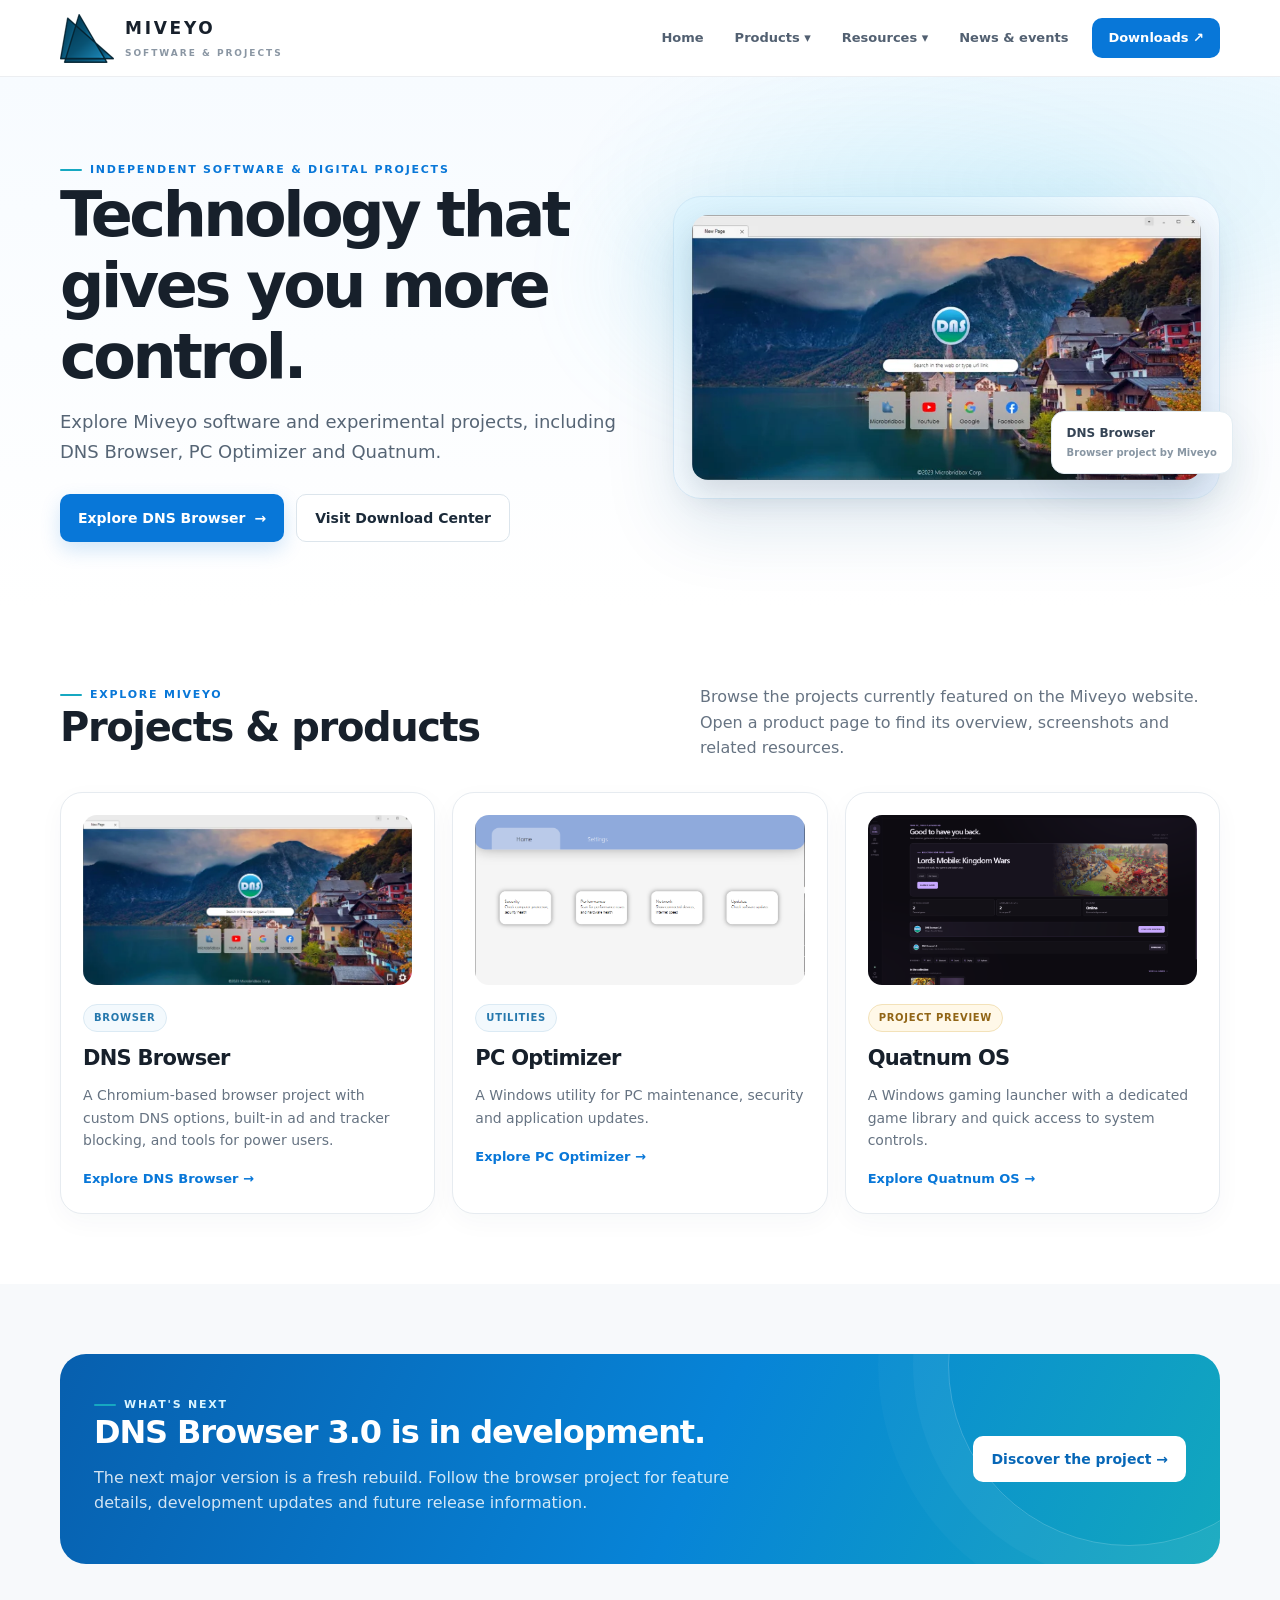
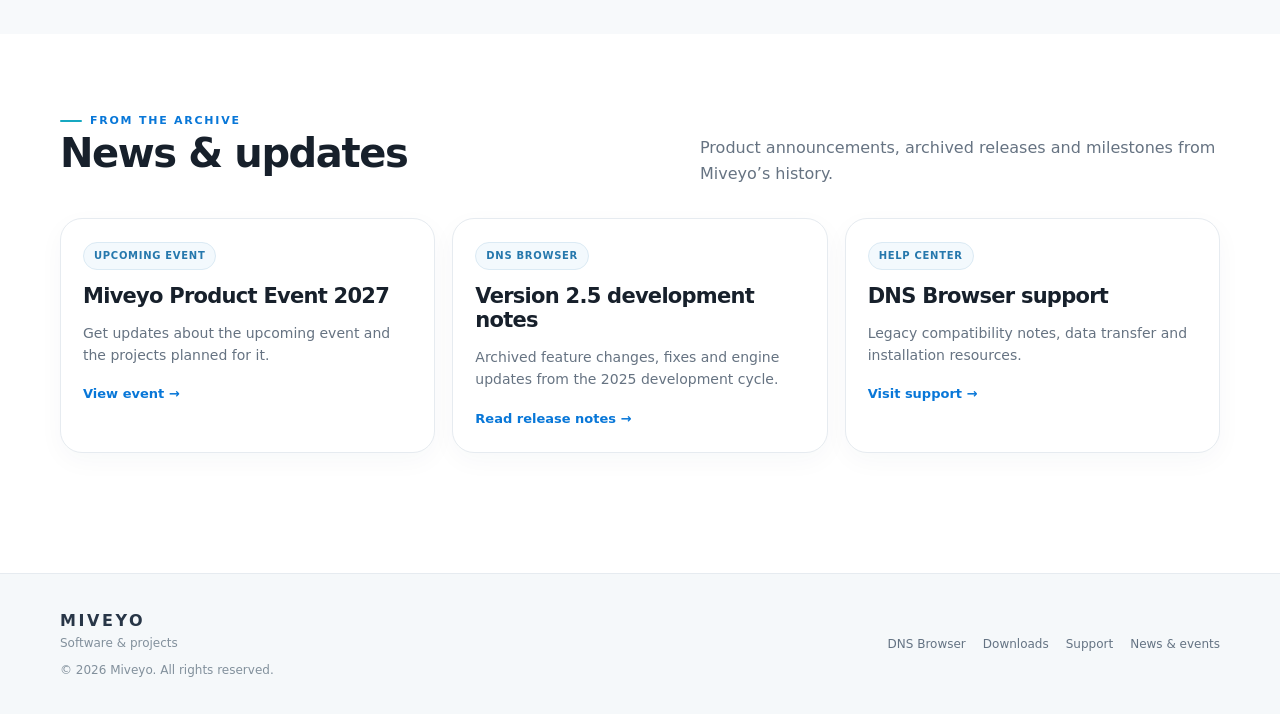
==== commit d2649bfc: "updated download center" ====
--- a/index.html
+++ b/index.html
@@ -13,13 +13,13 @@
         <a class="skip" href="#main">Skip to content</a>
         <header class="site-header">
             <div class="container header-inner">
-                <a class="brand" href="index.html" aria-label="Miveyo home"> <img src="assets/images/logo_notext_small.png"><span><span class="brand-name">MIVEYO</span><span class="brand-sub">SOFTWARE & PROJECTS</span></span> </a>
+                <a class="brand" href="index.html" aria-label="Miveyo home"> <img src="assets/images/logo_notext_small.png" alt=""><span><span class="brand-name">MIVEYO</span><span class="brand-sub">SOFTWARE & PROJECTS</span></span> </a>
                 <nav class="nav" aria-label="Primary navigation">
                     <a href="index.html" aria-current="page">Home</a>
                     <details>
                         <summary>Products ▾</summary>
                         <div class="dropdown">
-                            <a href="dns-browser.html">DNS Browser</a><a href="biengot.html">Biengot</a><a href="pc-optimizer.html">PC Optimizer</a><a href="quatnum-os.html">Quatnum OS</a>
+                            <a href="dns-browser.html">DNS Browser</a><a href="pc-optimizer.html">PC Optimizer</a><a href="quatnum-os.html">Quatnum OS</a>
                         </div>
                     </details>
                     <details>
@@ -34,7 +34,7 @@
                 <details class="mobile-menu">
                     <summary>Menu ☰</summary>
                     <div class="mobile-links">
-                        <a href="index.html">Home</a><a href="dns-browser.html">DNS Browser</a><a href="biengot.html">Biengot</a><a href="pc-optimizer.html">PC Optimizer</a><a href="quatnum-os.html">Quatnum OS</a><a href="downloads.html">Download Center</a><a href="support.html">Support</a><a href="event.html">News & events</a>
+                        <a href="index.html">Home</a><a href="dns-browser.html">DNS Browser</a><a href="pc-optimizer.html">PC Optimizer</a><a href="quatnum-os.html">Quatnum OS</a><a href="downloads.html">Download Center</a><a href="support.html">Support</a><a href="event.html">News & events</a>
                     </div>
                 </details>
             </div>
@@ -45,7 +45,7 @@
                     <div>
                         <div class="eyebrow">Independent software & digital projects</div>
                         <h1>Technology that gives you more control.</h1>
-                        <p class="lead">Discover Miveyo projects, including DNS Browser, productivity utilities and experimental platform ideas — gathered in one place.</p>
+                        <p class="lead">Explore Miveyo software and experimental projects, including DNS Browser, PC Optimizer and Quatnum.</p>
                         <div class="hero-actions">
                             <a class="btn" href="dns-browser.html">Explore DNS Browser <span>→</span></a><a class="btn secondary" href="downloads.html">Visit Download Center</a>
                         </div>
@@ -76,13 +76,13 @@
                         <article class="card" style="grid-area:1 / 2 / 2 / 3;">
                             <img class="card-img" alt="PC Optimizer interface" data-pg-alt-review="image" src="assets/images/MPO%20UI%20NEW.png"><span class="pill">Utilities</span>
                             <h3 style="margin-top:14px">PC Optimizer</h3>
-                            <p>Windows maintenance utilities for cleaning, security and app updates.</p>
+                            <p>A Windows utility for PC maintenance, security and application updates.</p>
                             <a class="card-link" href="pc-optimizer.html">Explore PC Optimizer →</a>
                         </article>
                         <article class="card" style="grid-area:1 / 3 / 2 / 4;">
                             <img class="card-img" src="assets/images/quatnumOS%20UI.png" alt="Quatnum OS desktop screenshot" data-pg-alt-review="image"><span class="pill soon">Project preview</span>
                             <h3 style="margin-top:14px">Quatnum OS</h3>
-                            <p>New Windows Launcher built for gaming controls</p>
+                            <p>A Windows gaming launcher with a dedicated game library and quick access to system controls.</p>
                             <a class="card-link" href="quatnum-os.html">Explore Quatnum OS →</a>
                         </article>
                     </div>
@@ -107,13 +107,13 @@
                             <div class="eyebrow">From the archive</div>
                             <h2>News & updates</h2>
                         </div>
-                        <p>Product announcements, historical releases and project milestones from the original site export.</p>
+                        <p>Product announcements, archived releases and milestones from Miveyo’s history.</p>
                     </div>
                     <div class="grid three">
                         <article class="card">
-                            <span class="pill">Event archive</span>
+                            <span class="pill">Upcoming event</span>
                             <h3 style="margin-top:14px">Miveyo Product Event 2027</h3>
-                            <p>Projects and releases featured in the 2024 product event.</p>
+                            <p>Get updates about the upcoming event and the projects planned for it.</p>
                             <a class="card-link" href="event.html">View event →</a>
                         </article>
                         <article class="card" style="grid-area:1 / 2 / 2 / 3;">
--- a/assets/css/site.css
+++ b/assets/css/site.css
@@ -813,3 +813,356 @@
         flex-direction: column;
     }
 }
+
+/* =========================================================
+   Responsive refinements
+   These rules are intentionally limited to tablet and mobile
+   widths so the existing desktop presentation remains unchanged.
+   ========================================================= */
+
+@media (max-width: 900px) {
+    /* Allow cards with desktop-specific inline grid positions to
+       flow naturally when the grid becomes narrower. */
+    .grid > *,
+    .screenshot-grid > * {
+        grid-area: auto !important;
+        min-width: 0;
+    }
+
+    .grid,
+    .screenshot-grid {
+        min-width: 0;
+    }
+
+    .grid .card,
+    .screenshot-grid .card {
+        min-width: 0;
+        max-width: 100%;
+    }
+
+    .hero-grid,
+    .feature-band,
+    .section-head,
+    .footer-inner,
+    .download-row {
+        min-width: 0;
+    }
+
+    .hero-grid > *,
+    .feature-band > *,
+    .section-head > *,
+    .footer-inner > *,
+    .download-row > * {
+        min-width: 0;
+    }
+}
+
+@media (max-width: 820px) {
+    .header-inner {
+        position: relative;
+        height: 68px;
+        gap: 12px;
+    }
+
+    .brand {
+        min-width: 0;
+    }
+
+    .brand > img {
+        width: 36px;
+        height: 36px;
+        flex: 0 0 36px;
+        object-fit: contain;
+    }
+
+    .nav {
+        display: none;
+    }
+
+    .mobile-menu {
+        display: block;
+        position: relative;
+        flex: 0 0 auto;
+    }
+
+    .mobile-menu summary {
+        display: flex;
+        align-items: center;
+        justify-content: center;
+        min-height: 42px;
+        white-space: nowrap;
+    }
+
+    .mobile-menu .mobile-links {
+        top: calc(100% + 8px);
+        right: 0;
+        left: auto;
+        width: min(320px, calc(100vw - 32px));
+        max-height: min(70vh, 520px);
+        overflow-y: auto;
+        z-index: 60;
+    }
+
+    .mobile-links a {
+        min-height: 44px;
+        display: flex;
+        align-items: center;
+    }
+
+    .section-head {
+        display: block;
+        margin-bottom: 22px;
+    }
+
+    .section-head p {
+        margin-top: 8px;
+    }
+
+    .feature-band {
+        grid-template-columns: minmax(0, 1fr);
+        gap: 18px;
+    }
+
+    .feature-band .btn {
+        justify-self: start;
+        white-space: normal;
+    }
+
+    .download-row {
+        align-items: flex-start;
+        flex-direction: column;
+    }
+
+    .footer-inner {
+        align-items: flex-start;
+        flex-direction: column;
+        gap: 18px;
+    }
+}
+
+@media (max-width: 650px) {
+    html,
+    body {
+        max-width: 100%;
+    }
+
+    .container {
+        width: calc(100% - 32px);
+    }
+
+    .brand-name {
+        font-size: 16px;
+    }
+
+    .brand-sub {
+        font-size: 8px;
+        letter-spacing: .16em;
+    }
+
+    h1,
+    .page-hero h1 {
+        font-size: clamp(32px, 9vw, 42px);
+        line-height: 1.08;
+        letter-spacing: -.045em;
+        overflow-wrap: anywhere;
+    }
+
+    h2 {
+        font-size: clamp(25px, 7vw, 31px);
+        line-height: 1.14;
+    }
+
+    h3 {
+        font-size: 19px;
+    }
+
+    p,
+    li {
+        overflow-wrap: anywhere;
+    }
+
+    .page-hero {
+        padding: 42px 0 30px;
+    }
+
+    .breadcrumb {
+        line-height: 1.5;
+        overflow-wrap: anywhere;
+    }
+
+    .section {
+        padding: 42px 0;
+    }
+
+    /* The Quatnum feature section uses both .section and .card. */
+    .section.card {
+        margin-inline: 16px;
+        padding: 26px 0;
+        border-radius: 18px;
+    }
+
+    .section.card > .container {
+        width: calc(100% - 32px);
+    }
+
+    .lead {
+        font-size: 16px;
+        line-height: 1.65;
+    }
+
+    .hero-grid {
+        gap: 24px;
+    }
+
+    .hero-art {
+        width: 100%;
+        max-width: 100%;
+        padding: 12px;
+        border-radius: 20px;
+    }
+
+    .hero-art img {
+        height: auto;
+    }
+
+    .hero-chip {
+        right: 8px;
+        bottom: 10px;
+        max-width: calc(100% - 24px);
+        padding: 9px 11px;
+    }
+
+    .hero-actions {
+        display: grid;
+        grid-template-columns: minmax(0, 1fr);
+        gap: 10px;
+    }
+
+    .hero-actions .btn {
+        width: 100%;
+        min-height: 44px;
+    }
+
+    .grid,
+    .grid.two,
+    .grid.three {
+        grid-template-columns: minmax(0, 1fr);
+        gap: 14px;
+    }
+
+    .grid > *,
+    .screenshot-grid > * {
+        grid-area: auto !important;
+        min-width: 0;
+        width: 100%;
+    }
+
+    .card {
+        min-width: 0;
+        padding: 18px;
+        border-radius: 18px;
+    }
+
+    .card p:last-child {
+        margin-bottom: 0;
+    }
+
+    .card-img {
+        width: 100%;
+        height: auto;
+        max-height: none;
+        object-fit: contain;
+        border-radius: 12px;
+    }
+
+    .screenshot-grid {
+        grid-template-columns: minmax(0, 1fr);
+        gap: 14px;
+        margin-top: 18px;
+    }
+
+    .screenshot-grid img {
+        width: 100%;
+        height: auto;
+        object-fit: contain;
+    }
+
+    .screenshot-grid .card {
+        padding: 16px;
+    }
+
+    .feature-band {
+        grid-template-columns: minmax(0, 1fr);
+        padding: 22px;
+        gap: 16px;
+        border-radius: 20px;
+    }
+
+    .feature-band h2 {
+        font-size: 26px;
+    }
+
+    .feature-band .btn {
+        width: 100%;
+        min-height: 44px;
+        white-space: normal;
+    }
+
+    .callout,
+    .notice {
+        padding: 15px 16px;
+        overflow-wrap: anywhere;
+    }
+
+    .pill {
+        max-width: 100%;
+        white-space: normal;
+        line-height: 1.35;
+    }
+
+    .download-row {
+        align-items: stretch;
+        flex-direction: column;
+        gap: 12px;
+    }
+
+    .download-row .btn {
+        width: 100%;
+        min-height: 44px;
+    }
+
+    .video {
+        border-radius: 14px;
+    }
+
+    .video iframe,
+    iframe {
+        max-width: 100%;
+    }
+
+    .prose ul,
+    .prose ol {
+        padding-left: 20px;
+    }
+
+    .prose h2 {
+        margin-top: 28px;
+    }
+
+    .footer-inner {
+        align-items: flex-start;
+        flex-direction: column;
+        gap: 18px;
+    }
+
+    .footer-links {
+        gap: 12px 16px;
+    }
+}
+
+/* Prevent anchored headings from being hidden behind the sticky header. */
+@media (max-width: 820px) {
+    [id] {
+        scroll-margin-top: 84px;
+    }
+}
